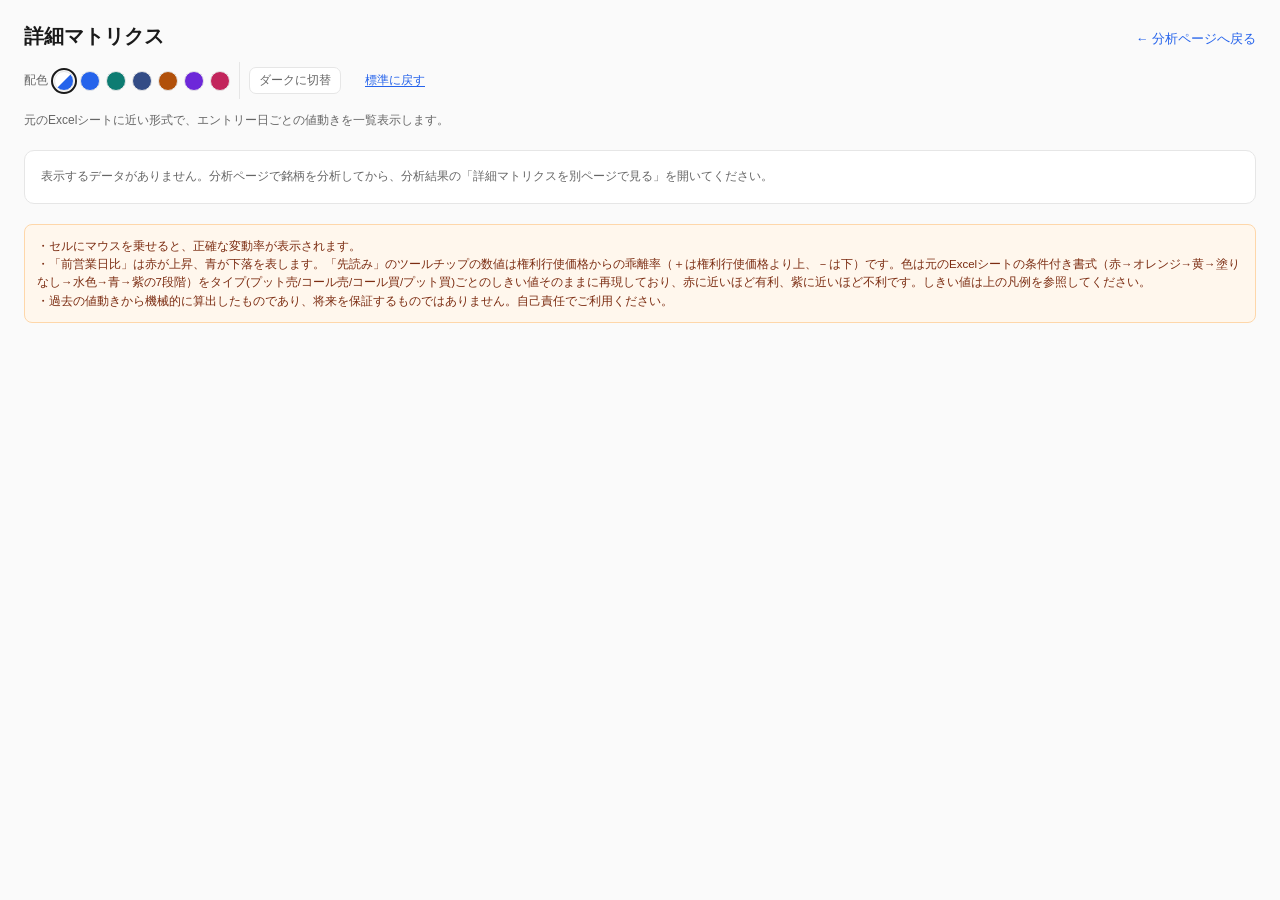
==== site/detail.html @ 830360db "詳細マトリクスの先読み色分けを元Excelの条件付き書式そのものに合わせる これまでは「有利/不利」を2色(赤/青)のグラデーションで簡略表現していたが、 元Excel(プット売/コール売/コール買/" ====
<!doctype html><html lang="ja"><head><meta charset="utf-8">
<meta name="viewport" content="width=device-width,initial-scale=1">
<script>try{var t=JSON.parse(localStorage.getItem("pp_theme")||"{}");if(t.pal&&t.pal!=="genko")document.documentElement.setAttribute("data-pal",t.pal);if(t.mode==="dark"||t.mode==="light")document.documentElement.setAttribute("data-mode",t.mode);}catch(e){}</script>
<title>詳細マトリクス - ITM分析ツール</title>
<link rel="stylesheet" href="css/style.css">
</head><body>
<div class="wrap wrap-wide">
  <div class="topbar"><h1 id="pageTitle">詳細マトリクス</h1><span class="pagenav"><a href="index.html">← 分析ページへ戻る</a></span></div>
  <div id="theme-bar"></div>
  <p class="sub" id="pageSub">元のExcelシートに近い形式で、エントリー日ごとの値動きを一覧表示します。</p>

  <div id="emptyState" class="card" hidden>
    <p class="sub" style="margin:0">表示するデータがありません。分析ページで銘柄を分析してから、分析結果の「詳細マトリクスを別ページで見る」を開いてください。</p>
  </div>

  <div id="detailWrap" class="card" hidden>
    <div class="summary" style="margin-bottom:14px">
      <div class="stat"><b id="detailSymbol">―</b><span>銘柄</span></div>
      <div class="stat"><b id="detailType">―</b><span>取引タイプ</span></div>
      <div class="stat"><b id="detailRatio">―</b><span>権利行使価格の比率</span></div>
      <div class="stat"><b id="detailWindow">―</b><span>判定期間</span></div>
      <div class="stat"><b id="detailRows">―</b><span>エントリー日数</span></div>
    </div>
    <div class="dm-legend">
      <span class="dm-lgroup"><span>前営業日比（下落10%超</span><span class="dc D2"></span>〜<span class="dc D0"></span>0%〜<span class="dc U1"></span>上昇10%超）</span>
    </div>
    <div class="dm-legend dm-legend-after" id="afterLegend"></div>
    <div class="dm-table-wrap">
      <table class="dm-table" id="dmTable"></table>
    </div>
  </div>

  <div class="disc">
    ・セルにマウスを乗せると、正確な変動率が表示されます。<br>
    ・「前営業日比」は赤が上昇、青が下落を表します。「先読み」のツールチップの数値は権利行使価格からの乖離率（＋は権利行使価格より上、－は下）です。色は元のExcelシートの条件付き書式（赤→オレンジ→黄→塗りなし→水色→青→紫の7段階）をタイプ(プット売/コール売/コール買/プット買)ごとのしきい値そのままに再現しており、赤に近いほど有利、紫に近いほど不利です。しきい値は上の凡例を参照してください。<br>
    ・過去の値動きから機械的に算出したものであり、将来を保証するものではありません。自己責任でご利用ください。
  </div>
</div>
<script type="module" src="js/detail.js"></script>
</body></html>
---- site/css/style.css ----
:root{
  --bg:#fafafa;--card:#ffffff;--line:#e6e6e6;--muted:#666666;--fg:#1a1a1a;
  --accent:#2563eb;--th:#f3f4f6;--field:#f7f8fa;
  --gA:#166534;--gB:#854d0e;--gC:#b91c1c;
  --wbg:#fff7ed;--wbd:#fed7aa;--wfg:#7c2d12;
  --favA:#1d4ed8;--favB:#b91c1c;
  --gradRed:#dc2626;--gradOrange:#ea8c0a;--gradYellow:#f2d477;
  --gradLightBlue:#8ec4f0;--gradBlue:#2f6fed;--gradPurple:#9b3fd4;
}
/* 意味色(gA/gB/gC=良い/普通/悪い, wbg/wbd/wfg=警告, favA/favB=前営業日比用の青/赤,
   gradRed〜gradPurple=詳細マトリクス「先読み」用の7色グラデーション、元Excelの
   条件付き書式の配色(赤/オレンジ/黄/水色/青/紫)をそのまま踏襲)は
   アクセント配色プリセットに連動させず、ライト/ダークの2パターンだけ独立に持たせる
   （プリセットを変えても「緑=有利」「青=有利」等の意味が壊れないように）。*/
:root[data-mode="dark"]{
  --bg:#101216;--card:#181b22;--line:#2b303a;--muted:#98a1ad;--fg:#e6e8eb;
  --accent:#6aa4ff;--th:#1e232c;--field:#161a21;
  --gA:#4ade80;--gB:#fbbf24;--gC:#f87171;
  --wbg:#26210f;--wbd:#5a4a1b;--wfg:#e7c06a;
  --favA:#60a5fa;--favB:#f87171;
  --gradRed:#f26161;--gradOrange:#f5a83c;--gradYellow:#c9a227;
  --gradLightBlue:#5b8fc9;--gradBlue:#5a8ef2;--gradPurple:#b06be0;
}
@media (prefers-color-scheme: dark){
  /* JS(head内)が必ずdata-modeを明示設定するため、これはJS無効時のフォールバックとしてのみ働く */
  :root:not([data-mode]){
    --bg:#101216;--card:#181b22;--line:#2b303a;--muted:#98a1ad;--fg:#e6e8eb;
    --accent:#6aa4ff;--th:#1e232c;--field:#161a21;
    --gA:#4ade80;--gB:#fbbf24;--gC:#f87171;
    --wbg:#26210f;--wbd:#5a4a1b;--wfg:#e7c06a;
    --favA:#60a5fa;--favB:#f87171;
    --gradRed:#f26161;--gradOrange:#f5a83c;--gradYellow:#c9a227;
    --gradLightBlue:#5b8fc9;--gradBlue:#5a8ef2;--gradPurple:#b06be0;
  }
}

/* アクセント配色プリセット。銘柄診断ツールと同じ配色値・同じlocalStorageキー(pp_theme)を使い、
   ツール間で選んだ配色が引き継がれるようにしている。 */
:root[data-pal="blueplus"]{--bg:#f7f8fa;--card:#ffffff;--line:#dfe1e6;--muted:#5b6472;--fg:#161a1f;--accent:#2563eb;--th:#eaedf3;--field:#f4f6f9;}
:root[data-pal="blueplus"][data-mode="dark"]{--bg:#0d0f14;--card:#191d26;--line:#30363f;--muted:#9aa3ae;--fg:#e9ebef;--accent:#7db0ff;--th:#20262f;--field:#161b24;}
:root[data-pal="teal"]{--bg:#f2f8f6;--card:#ffffff;--line:#d7e6e1;--muted:#556661;--fg:#132019;--accent:#0d7c72;--th:#e4f1ed;--field:#f0f7f5;}
:root[data-pal="teal"][data-mode="dark"]{--bg:#0b120f;--card:#152019;--line:#28372f;--muted:#8fa39c;--fg:#e2ece7;--accent:#3fd9c8;--th:#1c2b24;--field:#131d17;}
:root[data-pal="slate"]{--bg:#f5f6f9;--card:#ffffff;--line:#dde1e8;--muted:#5b6577;--fg:#171d28;--accent:#334c86;--th:#e8ebf1;--field:#f3f5f8;}
:root[data-pal="slate"][data-mode="dark"]{--bg:#0d0f13;--card:#181c23;--line:#2c323d;--muted:#96a0ae;--fg:#e6e8ec;--accent:#8fb0e6;--th:#1e232c;--field:#161a21;}
:root[data-pal="sand"]{--bg:#f8f4ea;--card:#fffdf8;--line:#e7dcc7;--muted:#6a5f48;--fg:#221c11;--accent:#b1500a;--th:#efe5d1;--field:#f5efe0;}
:root[data-pal="sand"][data-mode="dark"]{--bg:#131009;--card:#201b11;--line:#372c1b;--muted:#a89d84;--fg:#ece4d3;--accent:#ffab2e;--th:#271f12;--field:#191509;}
:root[data-pal="violet"]{--bg:#f8f6fd;--card:#ffffff;--line:#e4dcf1;--muted:#635a75;--fg:#1b1626;--accent:#6d28d9;--th:#efe9fa;--field:#f5f2fc;}
:root[data-pal="violet"][data-mode="dark"]{--bg:#0f0d16;--card:#1c1727;--line:#302742;--muted:#a89fb8;--fg:#ebe5f4;--accent:#b79bff;--th:#231c30;--field:#171223;}
:root[data-pal="rose"]{--bg:#fdf5f8;--card:#ffffff;--line:#efd9e2;--muted:#7a5a65;--fg:#24171d;--accent:#c2255c;--th:#fbe7ef;--field:#fbf3f6;}
:root[data-pal="rose"][data-mode="dark"]{--bg:#140f12;--card:#211820;--line:#3a2b33;--muted:#b499a3;--fg:#efe3e9;--accent:#f472b6;--th:#281c24;--field:#1a1318;}

#theme-bar{display:flex;align-items:center;gap:6px;flex-wrap:wrap;margin:10px 0 4px;font-size:12px}
#theme-bar .tb-lbl{color:var(--muted)}
#theme-bar .sw{width:20px;height:20px;border-radius:50%;border:1px solid var(--line);cursor:pointer;padding:0;background:var(--tb-c,#ccc)}
#theme-bar .sw[data-pal="genko"]{background:linear-gradient(135deg,#fff 48%,#2563eb 52%)}
#theme-bar .sw[aria-pressed="true"]{outline:2px solid var(--fg);outline-offset:1px}
#theme-bar .tb-btn{border:1px solid var(--line);background:var(--card);color:var(--muted);border-radius:7px;padding:3px 9px;font:inherit;font-size:12px;cursor:pointer}
#theme-bar .tb-reset{color:var(--accent);border:0;background:none;text-decoration:underline;text-underline-offset:2px;cursor:pointer;font:inherit;font-size:12px}
#theme-bar .tb-sep{width:1px;align-self:stretch;background:var(--line);margin:0 3px}
*{box-sizing:border-box}
body{margin:0;font:14px/1.6 -apple-system,"Hiragino Kaku Gothic ProN","Meiryo",sans-serif;
  background:var(--bg);color:var(--fg)}
.wrap{max-width:720px;margin:0 auto;padding:20px 16px 60px}
h1{font-size:20px;margin:0 0 4px}
.sub{color:var(--muted);font-size:12px;margin-bottom:20px}

.topbar{display:flex;justify-content:space-between;align-items:baseline;gap:12px;flex-wrap:wrap}
.topbar h1{margin:0}
.topbar .pagenav{display:flex;gap:10px;flex-wrap:wrap;align-items:center}
.topbar .pagenav a{font-size:12.5px;color:var(--accent);text-decoration:none}
.topbar .pagenav a:hover{text-decoration:underline}
.link-btn{border:0;background:none;padding:0;font:inherit;font-size:12.5px;color:var(--accent);
  text-decoration:none;cursor:pointer}
.link-btn:hover{text-decoration:underline}

.tab-bar{display:flex;flex-wrap:wrap;gap:6px;margin-bottom:10px;align-items:center}
.tab{display:flex;align-items:center;gap:6px;padding:6px 8px 6px 12px;border:1px solid var(--line);
  border-radius:8px 8px 0 0;background:var(--field);color:var(--muted);font-size:12.5px;cursor:pointer;
  border-bottom:2px solid transparent}
.tab.active{background:var(--card);color:var(--fg);border-color:var(--line);border-bottom-color:var(--accent)}
.tab .tab-close{border:0;background:none;color:inherit;opacity:.6;cursor:pointer;font-size:13px;
  padding:0 2px;line-height:1}
.tab .tab-close:hover{opacity:1;color:var(--gC)}
.tab-add{padding:6px 12px;border:1px dashed var(--line);border-radius:8px;background:none;
  color:var(--muted);font-size:13px;cursor:pointer}
.tab-add:hover{color:var(--accent);border-color:var(--accent)}

.card{background:var(--card);border:1px solid var(--line);border-radius:10px;padding:16px;margin-bottom:16px}
.form-row{display:flex;flex-wrap:wrap;gap:12px;align-items:flex-end;margin-bottom:12px}
.field{display:flex;flex-direction:column;gap:4px}
.field label{font-size:12px;color:var(--muted)}
.field input,.field select{padding:8px 10px;border:1px solid var(--line);border-radius:8px;
  font-size:14px;background:var(--field);color:var(--fg)}
#ticker{width:140px;text-transform:uppercase}
#ratioInput{width:90px}
button{padding:9px 18px;border:1px solid var(--accent);border-radius:8px;
  background:var(--accent);color:#fff;font-size:14px;cursor:pointer}
button:disabled{opacity:.6;cursor:default}
#status{font-size:12px;color:var(--muted);min-height:16px}
#status.err{color:var(--gC)}

#result[hidden]{display:none}
.summary{display:flex;gap:14px;flex-wrap:wrap;margin:10px 0 16px;align-items:flex-start}
.stat{background:var(--field);border:1px solid var(--line);border-radius:8px;
  padding:8px 14px;min-width:100px;text-align:center;cursor:pointer}
.stat b{display:block;font-size:20px}
.stat span{font-size:11px;color:var(--muted)}
.stat .stat-sub{display:block;font-size:10px;color:var(--muted);margin-top:3px;white-space:nowrap}
.stat:hover b{color:var(--accent)}
.stat.active{border-color:var(--accent)}

/* 項目クリックで表示される説明。対応するカードの直前(上)に表示される */
.explain-box{background:var(--info,var(--field));border:1px solid var(--accent);border-radius:8px;
  padding:10px 12px;margin-bottom:10px;font-size:12px;color:var(--fg);line-height:1.6}
.explain-box[hidden]{display:none}

.badge{display:inline-block;padding:3px 12px;border-radius:14px;font-size:13px;font-weight:700}
.b-good{background:color-mix(in srgb,var(--gA) 18%,transparent);color:var(--gA)}
.b-bad{background:color-mix(in srgb,var(--gC) 18%,transparent);color:var(--gC)}
.b-neutral{background:color-mix(in srgb,var(--muted) 18%,transparent);color:var(--muted)}
/* 該当する/しない: 良し悪しではなく「条件に一致したか」という事実を示すのでアクセントカラーを使う */
.b-match{background:color-mix(in srgb,var(--accent) 22%,transparent);color:var(--accent)}
.b-nomatch{background:color-mix(in srgb,var(--muted) 14%,transparent);color:var(--muted)}

/* 総合判定バッジ: ヒートマップと同じ考え方で、有利〜不利を色の濃淡7段階で表す */
.badge.b0{background:color-mix(in srgb,var(--gA) 32%,transparent);color:var(--gA)}
.badge.b1{background:color-mix(in srgb,var(--gA) 24%,transparent);color:var(--gA)}
.badge.b2{background:color-mix(in srgb,var(--gA) 16%,transparent);color:var(--gA)}
.badge.b3{background:color-mix(in srgb,var(--muted) 16%,transparent);color:var(--muted)}
.badge.b4{background:color-mix(in srgb,var(--gC) 16%,transparent);color:var(--gC)}
.badge.b5{background:color-mix(in srgb,var(--gC) 24%,transparent);color:var(--gC)}
.badge.b6{background:color-mix(in srgb,var(--gC) 32%,transparent);color:var(--gC)}

.chart{width:100%;height:auto;display:block}
.chart-title{font-size:12px;color:var(--muted);margin:14px 0 4px}

.momentum-strip{display:flex;gap:8px;flex-wrap:wrap}
.momentum-cell{flex:1;min-width:64px;background:var(--field);border:1px solid var(--line);
  border-radius:8px;padding:8px 6px;text-align:center}
.momentum-cell .m-label{font-size:10.5px;color:var(--muted);display:block}
.momentum-cell .m-value{display:block;font-size:14px;font-weight:700;margin-top:2px}
.momentum-cell .m-value.up{color:var(--gA)}
.momentum-cell .m-value.down{color:var(--gC)}
#todayCard[hidden]{display:none}
#conditionCard[hidden]{display:none}

.hm-grid{display:flex;flex-wrap:wrap;gap:2px;margin:8px 0}
.hm-cell{width:11px;height:11px;border-radius:2px;cursor:default}
.hm-cell.h0{background:var(--line)}
.hm-cell.h1{background:color-mix(in srgb,var(--gC) 25%,var(--line))}
.hm-cell.h2{background:color-mix(in srgb,var(--gC) 50%,var(--line))}
.hm-cell.h3{background:color-mix(in srgb,var(--gC) 75%,var(--line))}
.hm-cell.h4{background:var(--gC)}
.hm-legend{display:flex;align-items:center;gap:6px;font-size:11px;color:var(--muted);margin-top:6px}
.hm-legend .hm-cell{cursor:default}

.disc{margin-top:20px;padding:12px;background:var(--wbg);border:1px solid var(--wbd);
  border-radius:8px;font-size:11.5px;color:var(--wfg)}

/* 詳細マトリクスページは列数が多いので、通常より広い最大幅を使う */
.wrap-wide{max-width:none;padding:20px 24px 60px}

.dm-legend{display:flex;flex-wrap:wrap;gap:16px;margin:10px 0 12px;font-size:11px;color:var(--muted)}
.dm-lgroup{display:inline-flex;align-items:center;gap:3px}
.dm-legend-after{gap:10px 14px;align-items:center}
.dm-lgroup-title{width:100%;font-size:11px;color:var(--muted);margin-bottom:2px}
.dm-litem{display:inline-flex;align-items:center;gap:4px;font-size:11px;color:var(--fg)}
.dm-litem .dc{display:inline-block;width:14px;height:14px;border-radius:3px;border:1px solid var(--line)}
.dm-table-wrap{overflow-x:auto;border:1px solid var(--line);border-radius:8px}
.dm-table{border-collapse:collapse;font-size:0}
.dm-table th,.dm-table td{border:1px solid var(--line);padding:0}
.dm-table th{background:var(--th);color:var(--muted);font-size:10px;font-weight:600;
  padding:4px 3px;white-space:nowrap;text-align:center}
.dm-table th.dm-sticky,.dm-table td.dm-sticky{position:sticky;left:0;background:var(--card);
  z-index:1;box-shadow:1px 0 0 var(--line)}
.dm-table td.dm-date{font-size:10.5px;color:var(--fg);padding:2px 6px;white-space:nowrap;text-align:left}
.dm-table td.dc{width:16px;height:16px;cursor:default}

/* 先読み(after): 権利行使価格に対する乖離率(0%が境界)。0%以上=有利=青、0%未満=不利=赤。
   しきい値(40/30/20/5/0/-5%)は元Excelの条件付き書式(激熱〜ピンチの7段階)に合わせている。 */
/* 先読み(after)7段階。元Excelの条件付き書式の配色(赤→オレンジ→黄→塗りなし→水色→青→紫)を
   そのまま踏襲。L0が最も有利、L6が最も不利。しきい値自体はタイプごとに異なる(js/detail.js)。 */
.dc.L0{background:color-mix(in srgb,var(--gradRed) 75%,var(--card))}
.dc.L1{background:color-mix(in srgb,var(--gradOrange) 68%,var(--card))}
.dc.L2{background:color-mix(in srgb,var(--gradYellow) 62%,var(--card))}
.dc.L3{background:var(--card)}
.dc.L4{background:color-mix(in srgb,var(--gradLightBlue) 55%,var(--card))}
.dc.L5{background:color-mix(in srgb,var(--gradBlue) 68%,var(--card))}
.dc.L6{background:color-mix(in srgb,var(--gradPurple) 75%,var(--card))}

/* 前営業日比較(before): 元Excelのしきい値(10/0/-5/-10%)に合わせた5段階。
   上昇=赤、下落=青（日本の株式チャート慣習：陽線=赤、陰線=青）。 */
.dc.U1{background:color-mix(in srgb,var(--favB) 55%,var(--card))} /* 上昇 >10% */
.dc.Z{background:var(--field)} /* 0〜10%: ほぼ変動なし〜小幅上昇(無地) */
.dc.D0{background:color-mix(in srgb,var(--favA) 22%,var(--card))} /* 下落 -5〜0% */
.dc.D1{background:color-mix(in srgb,var(--favA) 42%,var(--card))} /* 下落 -10〜-5% */
.dc.D2{background:color-mix(in srgb,var(--favA) 65%,var(--card))} /* 下落 10%超 */
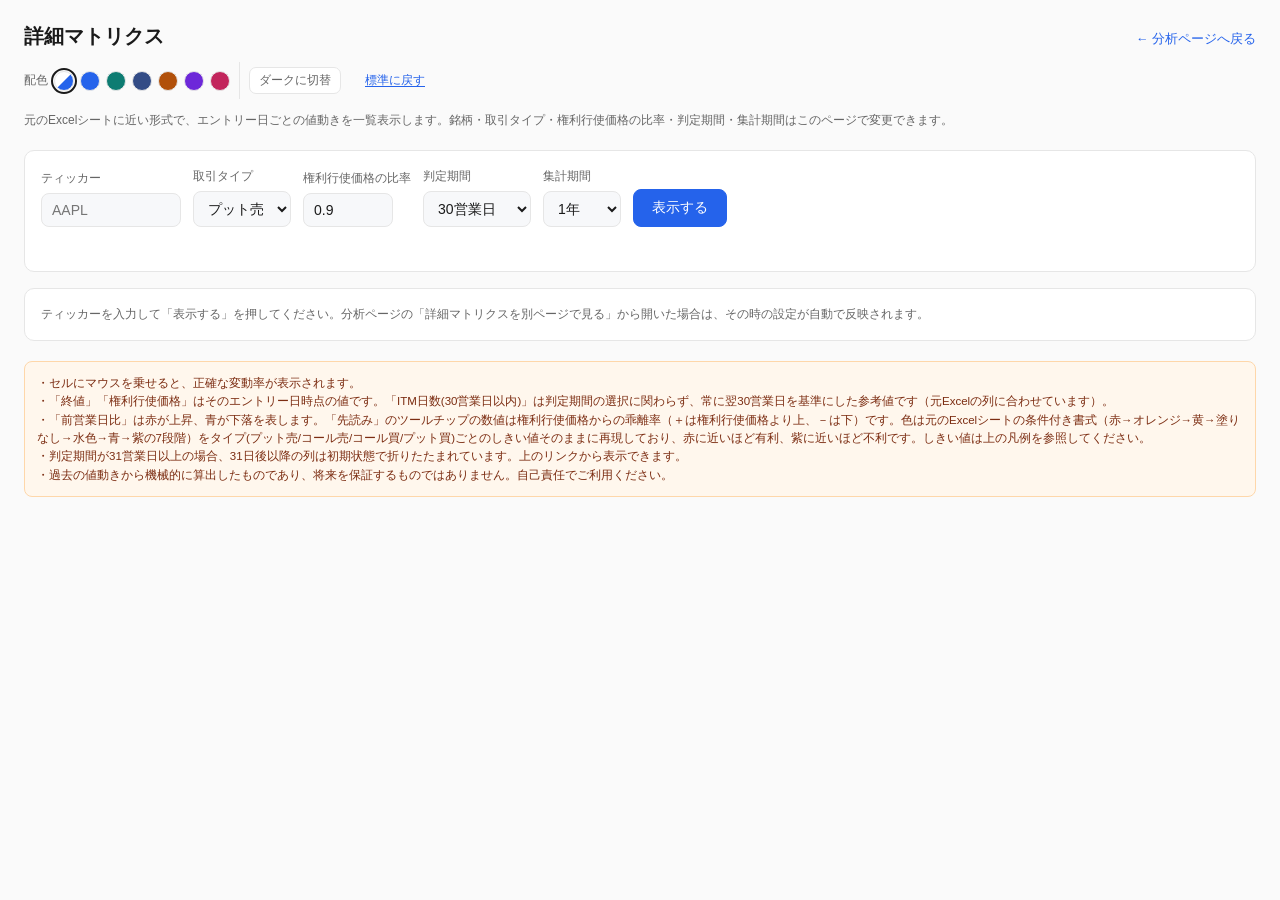
==== commit f9dc7f9f: "詳細マトリクスページを単独で銘柄・条件変更可能にし、Excel列も再現 - 詳細マトリクスページ自体に分析フォーム(ティッカー/取引タイプ/権利行使価格   の比率/判定期間/集計期間)を追加。分析ペ" ====
--- a/site/detail.html
+++ b/site/detail.html
@@ -7,10 +7,37 @@
 <div class="wrap wrap-wide">
   <div class="topbar"><h1 id="pageTitle">詳細マトリクス</h1><span class="pagenav"><a href="index.html">← 分析ページへ戻る</a></span></div>
   <div id="theme-bar"></div>
-  <p class="sub" id="pageSub">元のExcelシートに近い形式で、エントリー日ごとの値動きを一覧表示します。</p>
+  <p class="sub" id="pageSub">元のExcelシートに近い形式で、エントリー日ごとの値動きを一覧表示します。銘柄・取引タイプ・権利行使価格の比率・判定期間・集計期間はこのページで変更できます。</p>
+
+  <div class="card">
+    <div class="form-row">
+      <div class="field">
+        <label for="ticker">ティッカー</label>
+        <input id="ticker" type="text" placeholder="AAPL" autocomplete="off">
+      </div>
+      <div class="field">
+        <label for="typeSelect">取引タイプ</label>
+        <select id="typeSelect"></select>
+      </div>
+      <div class="field">
+        <label for="ratioInput">権利行使価格の比率</label>
+        <input id="ratioInput" type="number" step="0.01" min="0.01">
+      </div>
+      <div class="field">
+        <label for="windowSelect">判定期間</label>
+        <select id="windowSelect"></select>
+      </div>
+      <div class="field">
+        <label for="periodSelect">集計期間</label>
+        <select id="periodSelect"></select>
+      </div>
+      <button id="analyzeBtn" type="button">表示する</button>
+    </div>
+    <div id="status"></div>
+  </div>
 
   <div id="emptyState" class="card" hidden>
-    <p class="sub" style="margin:0">表示するデータがありません。分析ページで銘柄を分析してから、分析結果の「詳細マトリクスを別ページで見る」を開いてください。</p>
+    <p class="sub" style="margin:0">ティッカーを入力して「表示する」を押してください。分析ページの「詳細マトリクスを別ページで見る」から開いた場合は、その時の設定が自動で反映されます。</p>
   </div>
 
   <div id="detailWrap" class="card" hidden>
@@ -25,6 +52,9 @@
       <span class="dm-lgroup"><span>前営業日比（下落10%超</span><span class="dc D2"></span>〜<span class="dc D0"></span>0%〜<span class="dc U1"></span>上昇10%超）</span>
     </div>
     <div class="dm-legend dm-legend-after" id="afterLegend"></div>
+    <p id="expandRow" class="dm-expand" hidden>
+      <button id="expandBtn" type="button" class="link-btn"></button>
+    </p>
     <div class="dm-table-wrap">
       <table class="dm-table" id="dmTable"></table>
     </div>
@@ -32,7 +62,9 @@
 
   <div class="disc">
     ・セルにマウスを乗せると、正確な変動率が表示されます。<br>
+    ・「終値」「権利行使価格」はそのエントリー日時点の値です。「ITM日数(30営業日以内)」は判定期間の選択に関わらず、常に翌30営業日を基準にした参考値です（元Excelの列に合わせています）。<br>
     ・「前営業日比」は赤が上昇、青が下落を表します。「先読み」のツールチップの数値は権利行使価格からの乖離率（＋は権利行使価格より上、－は下）です。色は元のExcelシートの条件付き書式（赤→オレンジ→黄→塗りなし→水色→青→紫の7段階）をタイプ(プット売/コール売/コール買/プット買)ごとのしきい値そのままに再現しており、赤に近いほど有利、紫に近いほど不利です。しきい値は上の凡例を参照してください。<br>
+    ・判定期間が31営業日以上の場合、31日後以降の列は初期状態で折りたたまれています。上のリンクから表示できます。<br>
     ・過去の値動きから機械的に算出したものであり、将来を保証するものではありません。自己責任でご利用ください。
   </div>
 </div>
--- a/site/css/style.css
+++ b/site/css/style.css
@@ -174,10 +174,15 @@
 .dm-table th.dm-sticky,.dm-table td.dm-sticky{position:sticky;left:0;background:var(--card);
   z-index:1;box-shadow:1px 0 0 var(--line)}
 .dm-table td.dm-date{font-size:10.5px;color:var(--fg);padding:2px 6px;white-space:nowrap;text-align:left}
+.dm-table td.dm-num{font-size:10.5px;color:var(--fg);padding:2px 6px;white-space:nowrap;text-align:right}
 .dm-table td.dc{width:16px;height:16px;cursor:default}
 
-/* 先読み(after): 権利行使価格に対する乖離率(0%が境界)。0%以上=有利=青、0%未満=不利=赤。
-   しきい値(40/30/20/5/0/-5%)は元Excelの条件付き書式(激熱〜ピンチの7段階)に合わせている。 */
+/* 判定期間31日後以降の列。初期状態では折りたたみ、expandBtnクリックでdm-show-extraが
+   付いたときだけ表示する(判定期間を最大150日まで許容すると列数が多くなるため)。 */
+.dm-table th.dm-extra,.dm-table td.dc.dm-extra{display:none}
+.dm-table.dm-show-extra th.dm-extra,.dm-table.dm-show-extra td.dc.dm-extra{display:table-cell}
+.dm-expand{margin:0 0 8px}
+
 /* 先読み(after)7段階。元Excelの条件付き書式の配色(赤→オレンジ→黄→塗りなし→水色→青→紫)を
    そのまま踏襲。L0が最も有利、L6が最も不利。しきい値自体はタイプごとに異なる(js/detail.js)。 */
 .dc.L0{background:color-mix(in srgb,var(--gradRed) 75%,var(--card))}
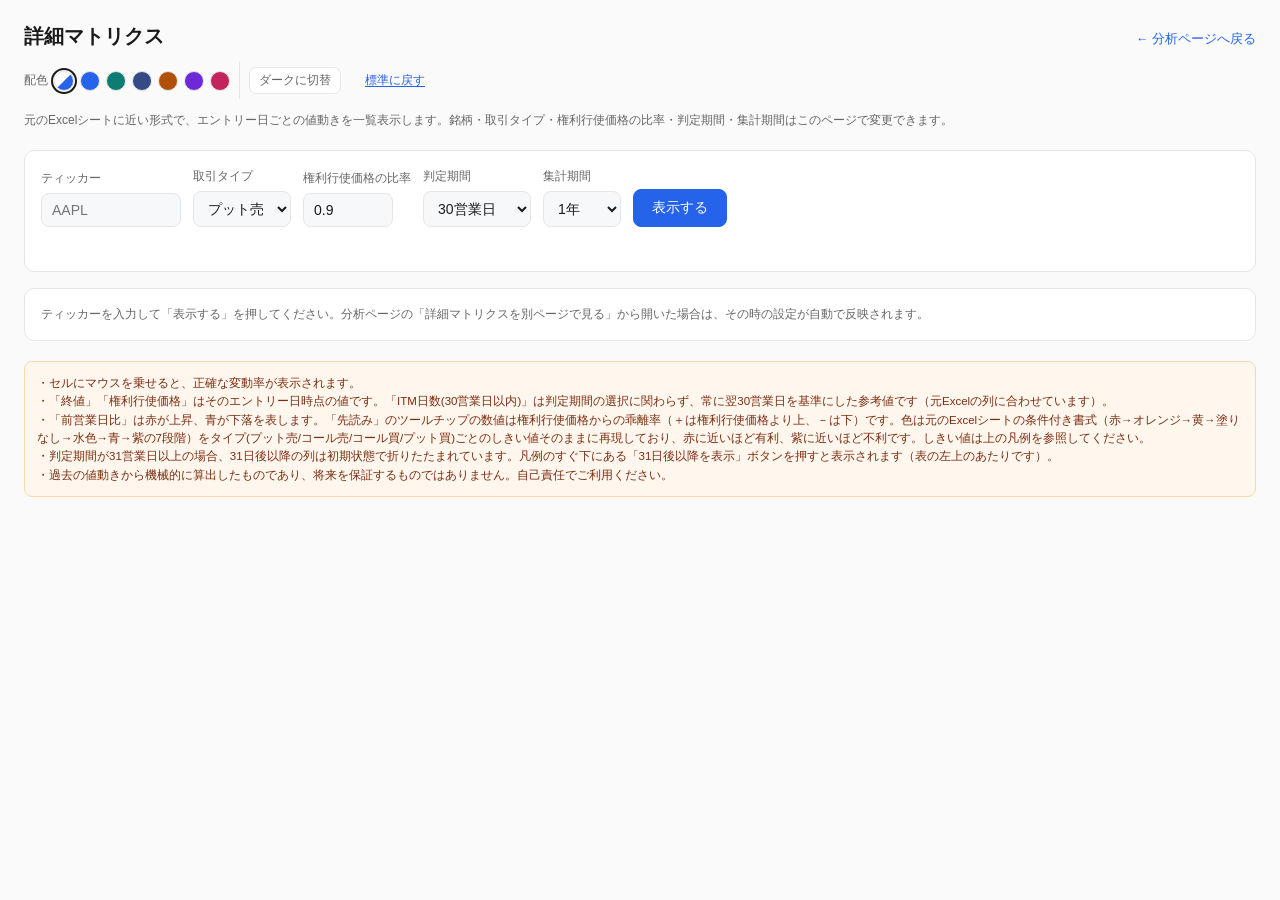
==== commit 92875b26: "31日後以降の展開ボタンを目立つ見た目に変更 これまで文字リンクのスタイルで表示されていたため、判定期間を31営業日 以上にしても展開ボタンの場所が分かりにくいという指摘があった。枠線付き のボタン見" ====
--- a/site/detail.html
+++ b/site/detail.html
@@ -53,7 +53,7 @@
     </div>
     <div class="dm-legend dm-legend-after" id="afterLegend"></div>
     <p id="expandRow" class="dm-expand" hidden>
-      <button id="expandBtn" type="button" class="link-btn"></button>
+      <button id="expandBtn" type="button" class="dm-expand-btn"></button>
     </p>
     <div class="dm-table-wrap">
       <table class="dm-table" id="dmTable"></table>
@@ -64,7 +64,7 @@
     ・セルにマウスを乗せると、正確な変動率が表示されます。<br>
     ・「終値」「権利行使価格」はそのエントリー日時点の値です。「ITM日数(30営業日以内)」は判定期間の選択に関わらず、常に翌30営業日を基準にした参考値です（元Excelの列に合わせています）。<br>
     ・「前営業日比」は赤が上昇、青が下落を表します。「先読み」のツールチップの数値は権利行使価格からの乖離率（＋は権利行使価格より上、－は下）です。色は元のExcelシートの条件付き書式（赤→オレンジ→黄→塗りなし→水色→青→紫の7段階）をタイプ(プット売/コール売/コール買/プット買)ごとのしきい値そのままに再現しており、赤に近いほど有利、紫に近いほど不利です。しきい値は上の凡例を参照してください。<br>
-    ・判定期間が31営業日以上の場合、31日後以降の列は初期状態で折りたたまれています。上のリンクから表示できます。<br>
+    ・判定期間が31営業日以上の場合、31日後以降の列は初期状態で折りたたまれています。凡例のすぐ下にある「31日後以降を表示」ボタンを押すと表示されます（表の左上のあたりです）。<br>
     ・過去の値動きから機械的に算出したものであり、将来を保証するものではありません。自己責任でご利用ください。
   </div>
 </div>
--- a/site/css/style.css
+++ b/site/css/style.css
@@ -181,7 +181,10 @@
    付いたときだけ表示する(判定期間を最大150日まで許容すると列数が多くなるため)。 */
 .dm-table th.dm-extra,.dm-table td.dc.dm-extra{display:none}
 .dm-table.dm-show-extra th.dm-extra,.dm-table.dm-show-extra td.dc.dm-extra{display:table-cell}
-.dm-expand{margin:0 0 8px}
+.dm-expand{margin:0 0 10px}
+.dm-expand-btn{padding:6px 14px;border:1px solid var(--accent);border-radius:8px;
+  background:var(--card);color:var(--accent);font-size:12.5px;font-weight:600;cursor:pointer}
+.dm-expand-btn:hover{background:var(--field)}
 
 /* 先読み(after)7段階。元Excelの条件付き書式の配色(赤→オレンジ→黄→塗りなし→水色→青→紫)を
    そのまま踏襲。L0が最も有利、L6が最も不利。しきい値自体はタイプごとに異なる(js/detail.js)。 */
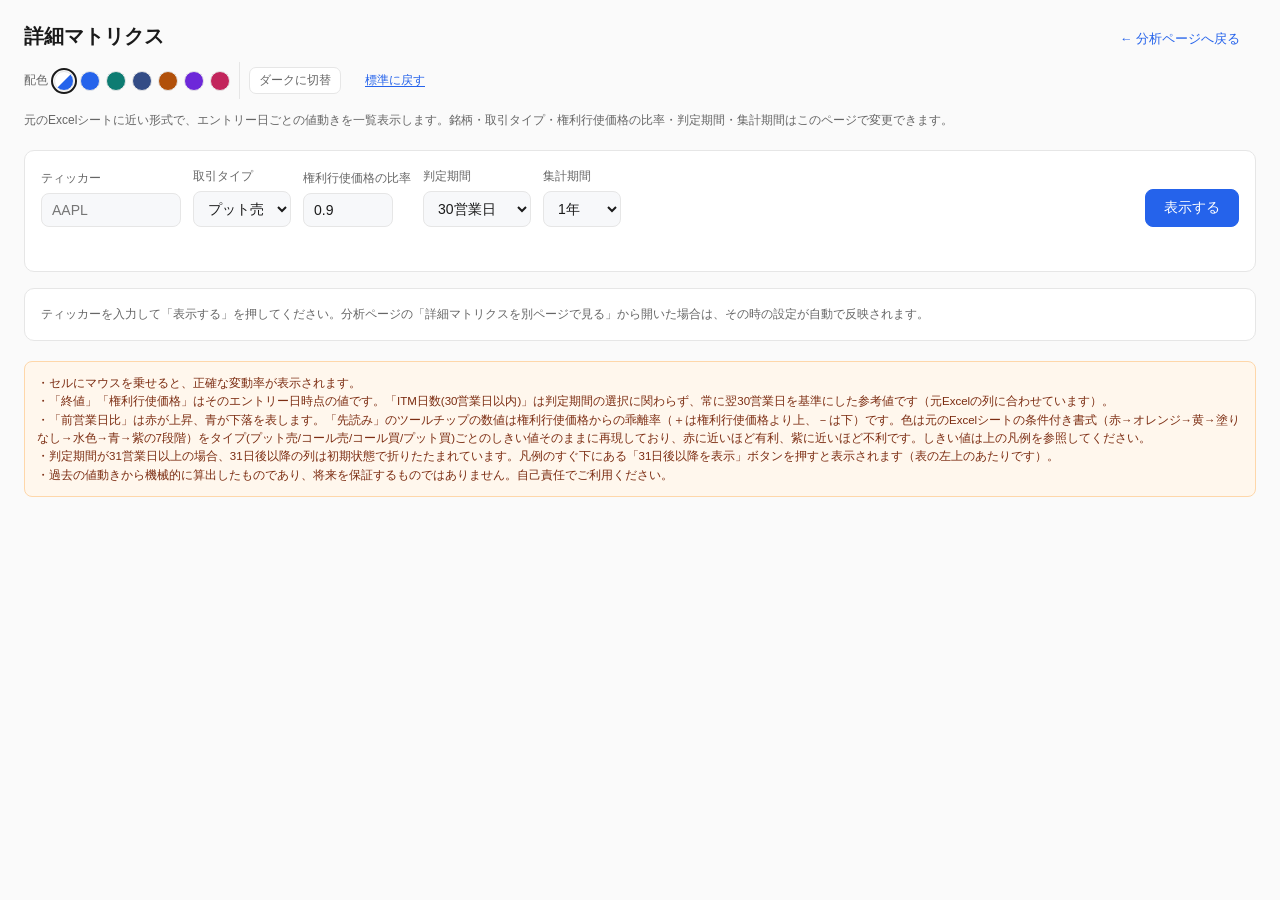
==== commit 4304236d: "詳細マトリクスで集計期間の全日を表示し、戻るリンクを表示ボタンに揃える - computeDetailMatrixのループを「判定期間分マイナス」から集計期間の全営業日に   変更。判定期間分の先読み" ====
--- a/site/detail.html
+++ b/site/detail.html
@@ -5,7 +5,7 @@
 <link rel="stylesheet" href="css/style.css">
 </head><body>
 <div class="wrap wrap-wide">
-  <div class="topbar"><h1 id="pageTitle">詳細マトリクス</h1><span class="pagenav"><a href="index.html">← 分析ページへ戻る</a></span></div>
+  <div class="topbar dm-topbar"><h1 id="pageTitle">詳細マトリクス</h1><span class="pagenav"><a href="index.html">← 分析ページへ戻る</a></span></div>
   <div id="theme-bar"></div>
   <p class="sub" id="pageSub">元のExcelシートに近い形式で、エントリー日ごとの値動きを一覧表示します。銘柄・取引タイプ・権利行使価格の比率・判定期間・集計期間はこのページで変更できます。</p>
 
@@ -31,7 +31,7 @@
         <label for="periodSelect">集計期間</label>
         <select id="periodSelect"></select>
       </div>
-      <button id="analyzeBtn" type="button">表示する</button>
+      <button id="analyzeBtn" type="button" class="dm-analyze-btn">表示する</button>
     </div>
     <div id="status"></div>
   </div>
--- a/site/css/style.css
+++ b/site/css/style.css
@@ -160,13 +160,22 @@
 /* 詳細マトリクスページは列数が多いので、通常より広い最大幅を使う */
 .wrap-wide{max-width:none;padding:20px 24px 60px}
 
+/* 「← 分析ページへ戻る」の右端を「表示する」ボタンの右端に揃える。
+   ボタンは.card(padding:16px)の中でform-rowの右端(margin-left:auto)に押し出されるため、
+   同じ16px分だけtopbarの右側を内側に寄せて、両者の右端を一致させている。 */
+.dm-topbar{padding-right:16px}
+.dm-analyze-btn{margin-left:auto}
+
 .dm-legend{display:flex;flex-wrap:wrap;gap:16px;margin:10px 0 12px;font-size:11px;color:var(--muted)}
 .dm-lgroup{display:inline-flex;align-items:center;gap:3px}
 .dm-legend-after{gap:10px 14px;align-items:center}
 .dm-lgroup-title{width:100%;font-size:11px;color:var(--muted);margin-bottom:2px}
 .dm-litem{display:inline-flex;align-items:center;gap:4px;font-size:11px;color:var(--fg)}
 .dm-litem .dc{display:inline-block;width:14px;height:14px;border-radius:3px;border:1px solid var(--line)}
-.dm-table-wrap{overflow-x:auto;border:1px solid var(--line);border-radius:8px}
+/* 表の中だけでスクロールさせると、行数が多い時に横スクロールバーが画面の一番下(表の最後の行の下)
+   まで見に行かないと出てこず使いづらいため、あえて表からはみ出させて、ブラウザウインドウ自体の
+   横スクロールバー(画面下部に常に表示される)でスクロールできるようにしている。 */
+.dm-table-wrap{border:1px solid var(--line);border-radius:8px}
 .dm-table{border-collapse:collapse;font-size:0}
 .dm-table th,.dm-table td{border:1px solid var(--line);padding:0}
 .dm-table th{background:var(--th);color:var(--muted);font-size:10px;font-weight:600;
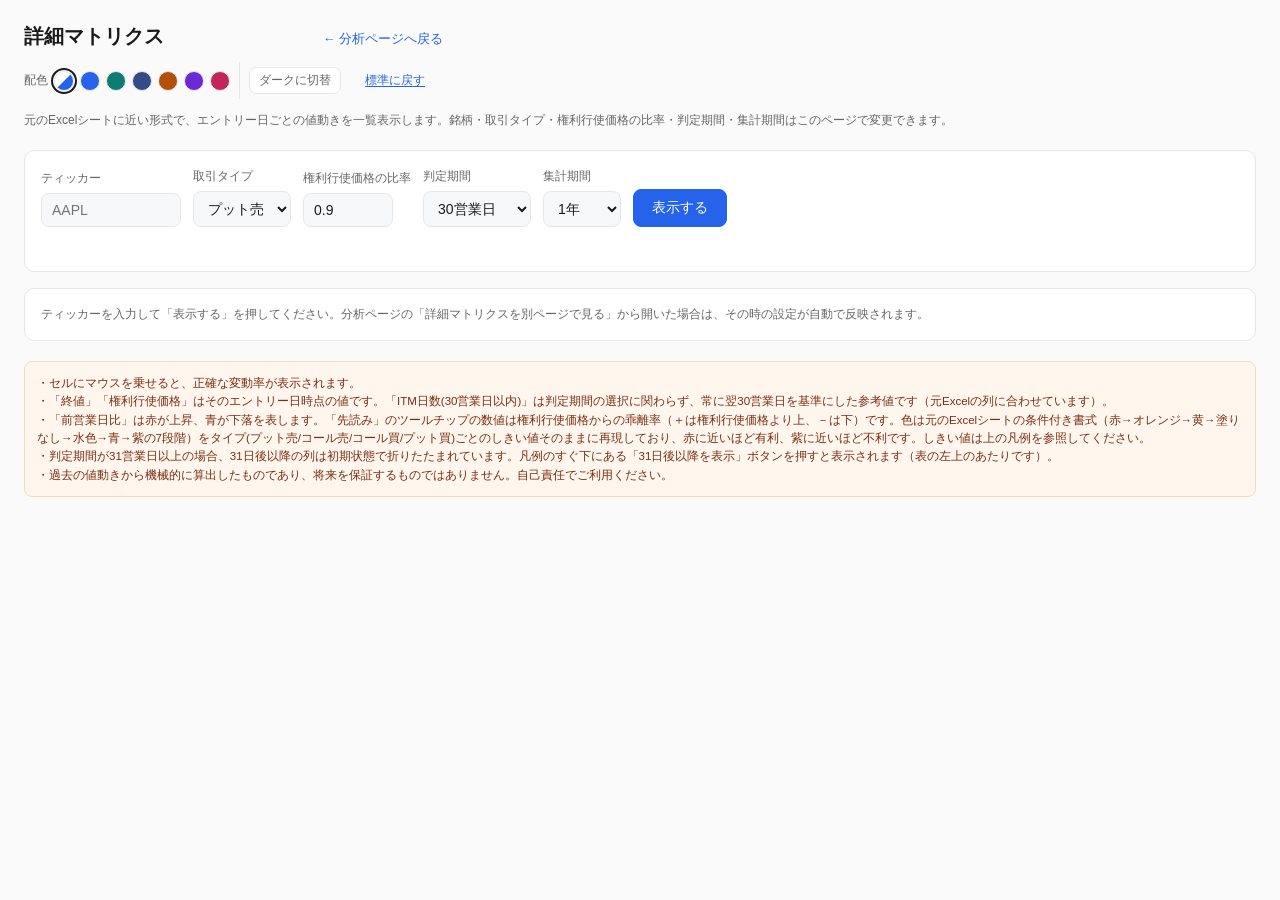
==== commit 1b8b9bcd: "表示するボタンを集計期間の隣に戻し、戻るリンクを標準に戻すの真上に揃える データの無いセルはグレー表示に変更 - 「表示する」ボタンをform-rowの通常の並びに戻し(集計期間のすぐ右)、   「←" ====
--- a/site/detail.html
+++ b/site/detail.html
@@ -31,7 +31,7 @@
         <label for="periodSelect">集計期間</label>
         <select id="periodSelect"></select>
       </div>
-      <button id="analyzeBtn" type="button" class="dm-analyze-btn">表示する</button>
+      <button id="analyzeBtn" type="button">表示する</button>
     </div>
     <div id="status"></div>
   </div>
--- a/site/css/style.css
+++ b/site/css/style.css
@@ -160,11 +160,10 @@
 /* 詳細マトリクスページは列数が多いので、通常より広い最大幅を使う */
 .wrap-wide{max-width:none;padding:20px 24px 60px}
 
-/* 「← 分析ページへ戻る」の右端を「表示する」ボタンの右端に揃える。
-   ボタンは.card(padding:16px)の中でform-rowの右端(margin-left:auto)に押し出されるため、
-   同じ16px分だけtopbarの右側を内側に寄せて、両者の右端を一致させている。 */
-.dm-topbar{padding-right:16px}
-.dm-analyze-btn{margin-left:auto}
+/* 「表示する」ボタンは集計期間のすぐ右に配置(通常のform-rowの並び通り)。
+   「← 分析ページへ戻る」の右端は、1段下にある「標準に戻す」の右端に揃えている
+   (見た目上、戻るリンクが標準に戻すの真上に来る)。どちらも幅が固定値ではない
+   ため、揃える処理はjs/detail.js側で実測して行っている。 */
 
 .dm-legend{display:flex;flex-wrap:wrap;gap:16px;margin:10px 0 12px;font-size:11px;color:var(--muted)}
 .dm-lgroup{display:inline-flex;align-items:center;gap:3px}
@@ -212,3 +211,7 @@
 .dc.D0{background:color-mix(in srgb,var(--favA) 22%,var(--card))} /* 下落 -5〜0% */
 .dc.D1{background:color-mix(in srgb,var(--favA) 42%,var(--card))} /* 下落 -10〜-5% */
 .dc.D2{background:color-mix(in srgb,var(--favA) 65%,var(--card))} /* 下落 10%超 */
+
+/* データが無いセル(集計期間の端で前後の日付が足りない)は、L3(条件的に塗りなし)と
+   区別できるよう、はっきりしたグレーで塗る。 */
+.dm-nodata{background:color-mix(in srgb,var(--muted) 30%,var(--card))}
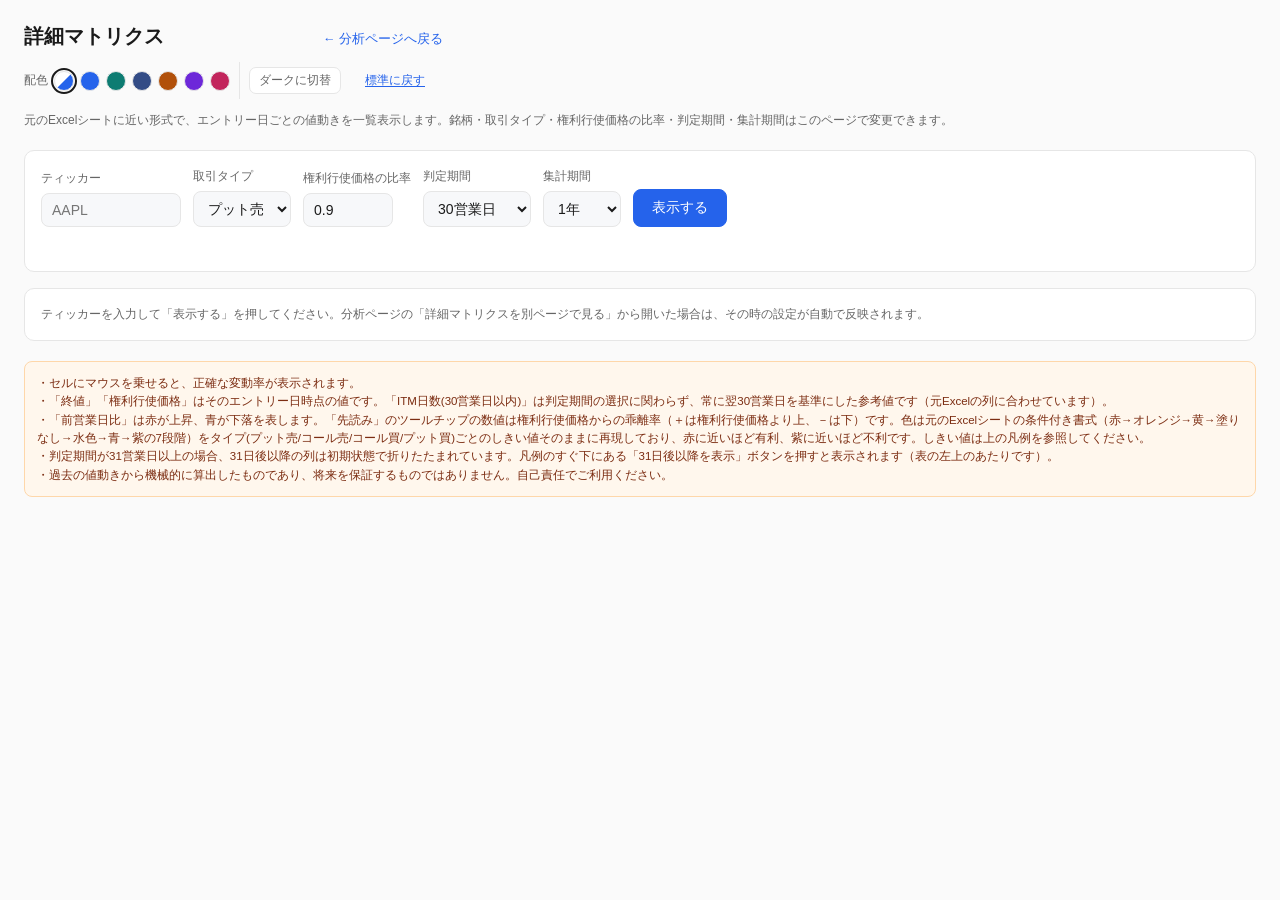
==== commit c60cd66b: "「詳細マトリクスを別ページで見る」を文字リンクからボタン見た目に変更 これまでの.link-btn(文字リンク)だと目立ちにくかったため、詳細マトリクス ページの「31日後以降を表示」で導入した枠線付" ====
--- a/site/detail.html
+++ b/site/detail.html
@@ -53,7 +53,7 @@
     </div>
     <div class="dm-legend dm-legend-after" id="afterLegend"></div>
     <p id="expandRow" class="dm-expand" hidden>
-      <button id="expandBtn" type="button" class="dm-expand-btn"></button>
+      <button id="expandBtn" type="button" class="btn-outline"></button>
     </p>
     <div class="dm-table-wrap">
       <table class="dm-table" id="dmTable"></table>
--- a/site/css/style.css
+++ b/site/css/style.css
@@ -73,6 +73,11 @@
   text-decoration:none;cursor:pointer}
 .link-btn:hover{text-decoration:underline}
 
+/* 文字リンクだと目立ちにくい操作(別ページを開く、列の展開など)用の、枠線付きの控えめなボタン。 */
+.btn-outline{display:inline-block;padding:6px 14px;border:1px solid var(--accent);border-radius:8px;
+  background:var(--card);color:var(--accent);font-size:12.5px;font-weight:600;cursor:pointer}
+.btn-outline:hover{background:var(--field)}
+
 .tab-bar{display:flex;flex-wrap:wrap;gap:6px;margin-bottom:10px;align-items:center}
 .tab{display:flex;align-items:center;gap:6px;padding:6px 8px 6px 12px;border:1px solid var(--line);
   border-radius:8px 8px 0 0;background:var(--field);color:var(--muted);font-size:12.5px;cursor:pointer;
@@ -190,9 +195,6 @@
 .dm-table th.dm-extra,.dm-table td.dc.dm-extra{display:none}
 .dm-table.dm-show-extra th.dm-extra,.dm-table.dm-show-extra td.dc.dm-extra{display:table-cell}
 .dm-expand{margin:0 0 10px}
-.dm-expand-btn{padding:6px 14px;border:1px solid var(--accent);border-radius:8px;
-  background:var(--card);color:var(--accent);font-size:12.5px;font-weight:600;cursor:pointer}
-.dm-expand-btn:hover{background:var(--field)}
 
 /* 先読み(after)7段階。元Excelの条件付き書式の配色(赤→オレンジ→黄→塗りなし→水色→青→紫)を
    そのまま踏襲。L0が最も有利、L6が最も不利。しきい値自体はタイプごとに異なる(js/detail.js)。 */
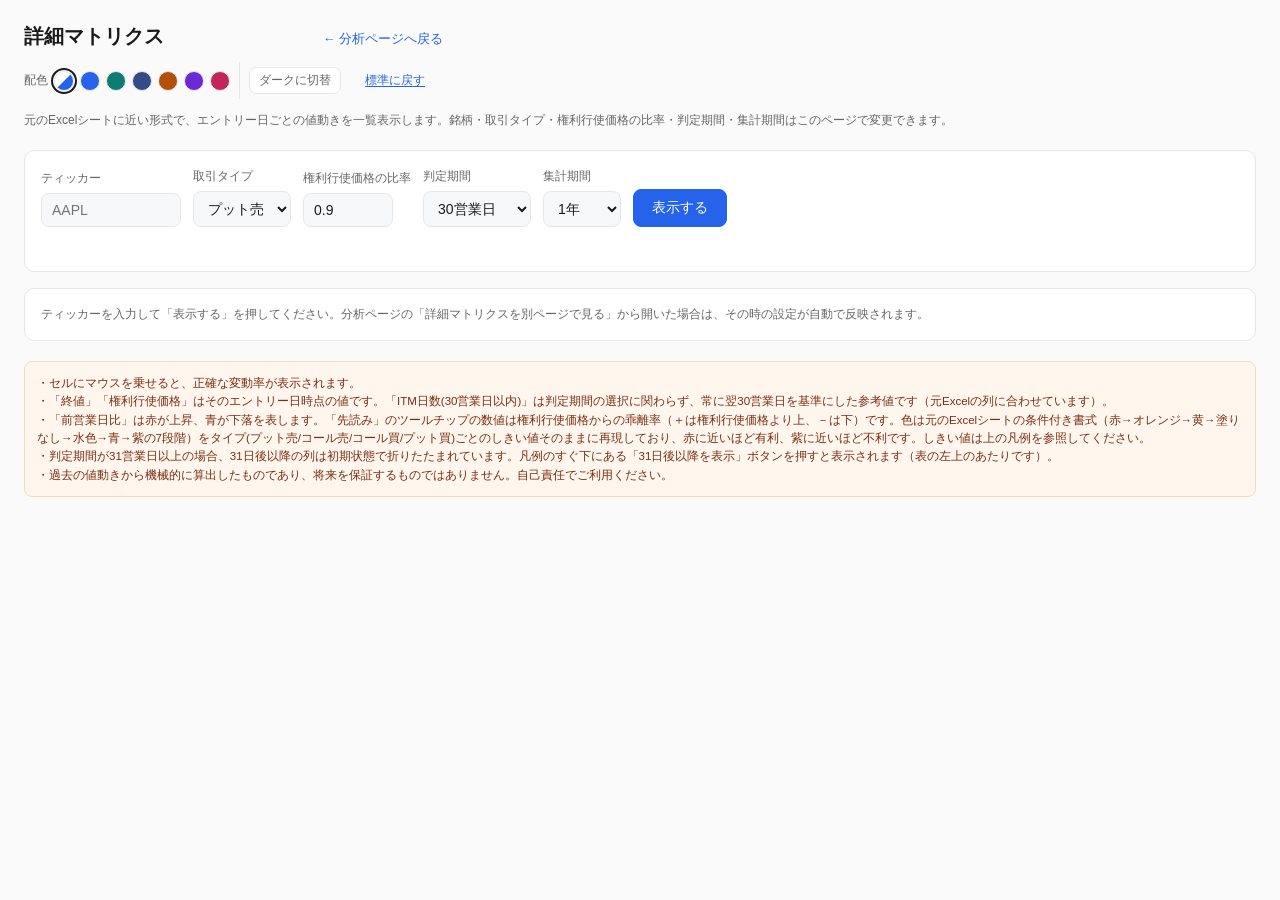
==== commit 6f19cbac: "ティッカー入力欄に入力履歴のプルダウン候補を追加 <input list>と<datalist>を使い、分析成功時にlocalStorageへティッカーを 記録(最大20件、直近優先)。分析ページ・詳" ====
--- a/site/detail.html
+++ b/site/detail.html
@@ -13,7 +13,8 @@
     <div class="form-row">
       <div class="field">
         <label for="ticker">ティッカー</label>
-        <input id="ticker" type="text" placeholder="AAPL" autocomplete="off">
+        <input id="ticker" type="text" placeholder="AAPL" autocomplete="off" list="tickerHistoryList">
+        <datalist id="tickerHistoryList"></datalist>
       </div>
       <div class="field">
         <label for="typeSelect">取引タイプ</label>
--- a/site/css/style.css
+++ b/site/css/style.css
@@ -94,10 +94,17 @@
 .form-row{display:flex;flex-wrap:wrap;gap:12px;align-items:flex-end;margin-bottom:12px}
 .field{display:flex;flex-direction:column;gap:4px}
 .field label{font-size:12px;color:var(--muted)}
+.field label[data-target]{cursor:pointer;width:fit-content}
+.field label[data-target]:hover{color:var(--accent);text-decoration:underline}
+.field label[data-target].active{color:var(--accent);text-decoration:underline}
 .field input,.field select{padding:8px 10px;border:1px solid var(--line);border-radius:8px;
   font-size:14px;background:var(--field);color:var(--fg)}
+/* 使わない項目であることがひと目で分かるよう、無効化時ははっきり薄く・斜線調にする */
+.field input:disabled,.field select:disabled{background:repeating-linear-gradient(135deg,var(--line),var(--line) 4px,var(--field) 4px,var(--field) 9px);
+  color:var(--muted);opacity:.55;cursor:not-allowed;border-style:dashed}
 #ticker{width:140px;text-transform:uppercase}
 #ratioInput{width:90px}
+#minMatchDaysInput,#momentumThresholdInput{width:70px}
 button{padding:9px 18px;border:1px solid var(--accent);border-radius:8px;
   background:var(--accent);color:#fff;font-size:14px;cursor:pointer}
 button:disabled{opacity:.6;cursor:default}
@@ -127,17 +134,21 @@
 .b-match{background:color-mix(in srgb,var(--accent) 22%,transparent);color:var(--accent)}
 .b-nomatch{background:color-mix(in srgb,var(--muted) 14%,transparent);color:var(--muted)}
 
-/* 総合判定バッジ: ヒートマップと同じ考え方で、有利〜不利を色の濃淡7段階で表す */
-.badge.b0{background:color-mix(in srgb,var(--gA) 32%,transparent);color:var(--gA)}
-.badge.b1{background:color-mix(in srgb,var(--gA) 24%,transparent);color:var(--gA)}
-.badge.b2{background:color-mix(in srgb,var(--gA) 16%,transparent);color:var(--gA)}
+/* 総合判定バッジ: 詳細マトリクス・営業日ごとのITM確率チャート・エントリーヒートマップと
+   共通の7段階配色(赤=有利〜紫=不利)。b0が最も有利、b6が最も不利。 */
+.badge.b0{background:color-mix(in srgb,var(--gradRed) 30%,transparent);color:var(--gradRed)}
+.badge.b1{background:color-mix(in srgb,var(--gradOrange) 30%,transparent);color:var(--gradOrange)}
+.badge.b2{background:color-mix(in srgb,var(--gradYellow) 34%,transparent);color:var(--gradYellow)}
 .badge.b3{background:color-mix(in srgb,var(--muted) 16%,transparent);color:var(--muted)}
-.badge.b4{background:color-mix(in srgb,var(--gC) 16%,transparent);color:var(--gC)}
-.badge.b5{background:color-mix(in srgb,var(--gC) 24%,transparent);color:var(--gC)}
-.badge.b6{background:color-mix(in srgb,var(--gC) 32%,transparent);color:var(--gC)}
+.badge.b4{background:color-mix(in srgb,var(--gradLightBlue) 30%,transparent);color:var(--gradLightBlue)}
+.badge.b5{background:color-mix(in srgb,var(--gradBlue) 30%,transparent);color:var(--gradBlue)}
+.badge.b6{background:color-mix(in srgb,var(--gradPurple) 30%,transparent);color:var(--gradPurple)}
 
 .chart{width:100%;height:auto;display:block}
 .chart-title{font-size:12px;color:var(--muted);margin:14px 0 4px}
+.chart-title[data-target]{cursor:pointer;display:inline-block}
+.chart-title[data-target]:hover{color:var(--accent);text-decoration:underline}
+.chart-title[data-target].active{color:var(--accent)}
 
 .momentum-strip{display:flex;gap:8px;flex-wrap:wrap}
 .momentum-cell{flex:1;min-width:64px;background:var(--field);border:1px solid var(--line);
@@ -149,18 +160,23 @@
 #todayCard[hidden]{display:none}
 #conditionCard[hidden]{display:none}
 
-.hm-grid{display:flex;flex-wrap:wrap;gap:2px;margin:8px 0}
+/* エントリー日ごとのヒートマップ: 判定期間内のITM日数(絶対値)を7段階配色で表す
+   (色はjs/heatmap.jsでインラインstyleとして付与)。1ヶ月の最大営業日数は23日程度
+   なので、各月を5×5(25マス)の正方形にまとめ、月ごとの正方形を並べて表示する。 */
+.hm-months{display:flex;flex-wrap:wrap;gap:14px 18px;margin:8px 0}
+.hm-month{width:63px}
+.hm-month-label{font-size:11px;font-weight:700;color:var(--muted);margin-bottom:3px;white-space:nowrap}
+.hm-grid{display:flex;flex-wrap:wrap;gap:2px;margin:0 0 8px}
+.hm-grid-5x5{display:grid;grid-template-columns:repeat(5,11px);gap:2px}
 .hm-cell{width:11px;height:11px;border-radius:2px;cursor:default}
-.hm-cell.h0{background:var(--line)}
-.hm-cell.h1{background:color-mix(in srgb,var(--gC) 25%,var(--line))}
-.hm-cell.h2{background:color-mix(in srgb,var(--gC) 50%,var(--line))}
-.hm-cell.h3{background:color-mix(in srgb,var(--gC) 75%,var(--line))}
-.hm-cell.h4{background:var(--gC)}
-.hm-legend{display:flex;align-items:center;gap:6px;font-size:11px;color:var(--muted);margin-top:6px}
-.hm-legend .hm-cell{cursor:default}
+.hm-legend{display:flex;align-items:center;gap:6px;font-size:11px;color:var(--muted);margin-top:6px;flex-wrap:wrap}
+.hm-legend .hm-cell{cursor:default;flex:none}
 
 .disc{margin-top:20px;padding:12px;background:var(--wbg);border:1px solid var(--wbd);
   border-radius:8px;font-size:11.5px;color:var(--wfg)}
+/* サンプル数が非常に少ない場合の強い警告(通常の.discより赤みを強くする) */
+.disc.disc-strong{background:color-mix(in srgb,var(--gC) 14%,var(--card));
+  border-color:var(--gC);color:var(--gC)}
 
 /* 詳細マトリクスページは列数が多いので、通常より広い最大幅を使う */
 .wrap-wide{max-width:none;padding:20px 24px 60px}
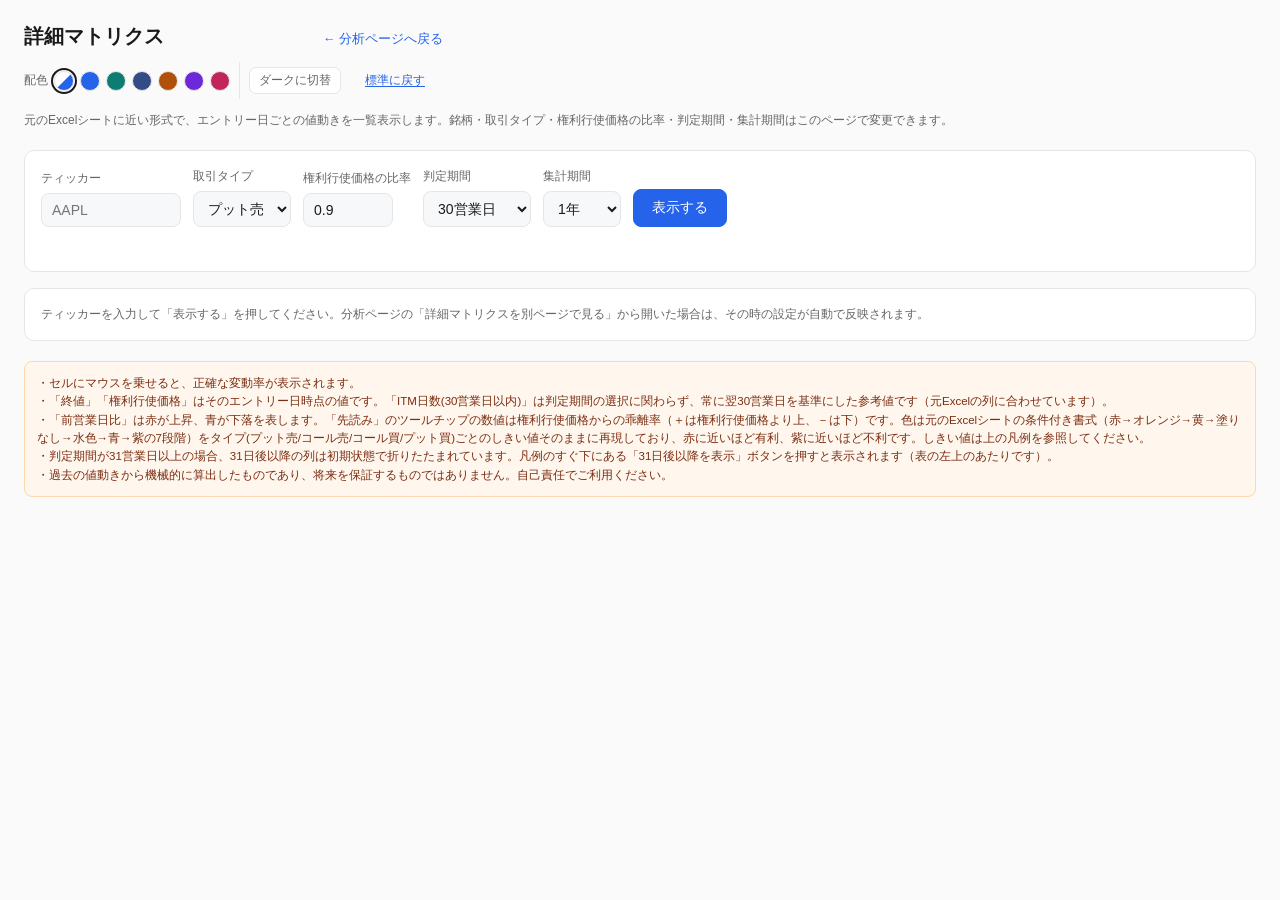
==== commit 77a3e9d3: "ティッカー履歴のプルダウンを自前実装に変更し、既存の値があっても全履歴を表示 これまでの<input list>+<datalist>は、ブラウザが現在の入力値でフィルタする ため、既にティッカーが入" ====
--- a/site/detail.html
+++ b/site/detail.html
@@ -11,10 +11,10 @@
 
   <div class="card">
     <div class="form-row">
-      <div class="field">
+      <div class="field ticker-wrap">
         <label for="ticker">ティッカー</label>
-        <input id="ticker" type="text" placeholder="AAPL" autocomplete="off" list="tickerHistoryList">
-        <datalist id="tickerHistoryList"></datalist>
+        <input id="ticker" type="text" placeholder="AAPL" autocomplete="off">
+        <div id="tickerHistoryDropdown" class="ticker-dropdown" hidden></div>
       </div>
       <div class="field">
         <label for="typeSelect">取引タイプ</label>
--- a/site/css/style.css
+++ b/site/css/style.css
@@ -103,6 +103,13 @@
 .field input:disabled,.field select:disabled{background:repeating-linear-gradient(135deg,var(--line),var(--line) 4px,var(--field) 4px,var(--field) 9px);
   color:var(--muted);opacity:.55;cursor:not-allowed;border-style:dashed}
 #ticker{width:140px;text-transform:uppercase}
+.ticker-wrap{position:relative}
+.ticker-dropdown{position:absolute;top:calc(100% + 4px);left:0;min-width:140px;max-height:220px;
+  overflow-y:auto;background:var(--card);border:1px solid var(--line);border-radius:8px;
+  box-shadow:0 6px 20px rgba(0,0,0,.35);z-index:20}
+.ticker-dropdown[hidden]{display:none}
+.ticker-dropdown-item{padding:8px 12px;font-size:14px;cursor:pointer;text-transform:uppercase}
+.ticker-dropdown-item:hover{background:var(--field);color:var(--accent)}
 #ratioInput{width:90px}
 #minMatchDaysInput,#momentumThresholdInput{width:70px}
 button{padding:9px 18px;border:1px solid var(--accent);border-radius:8px;
